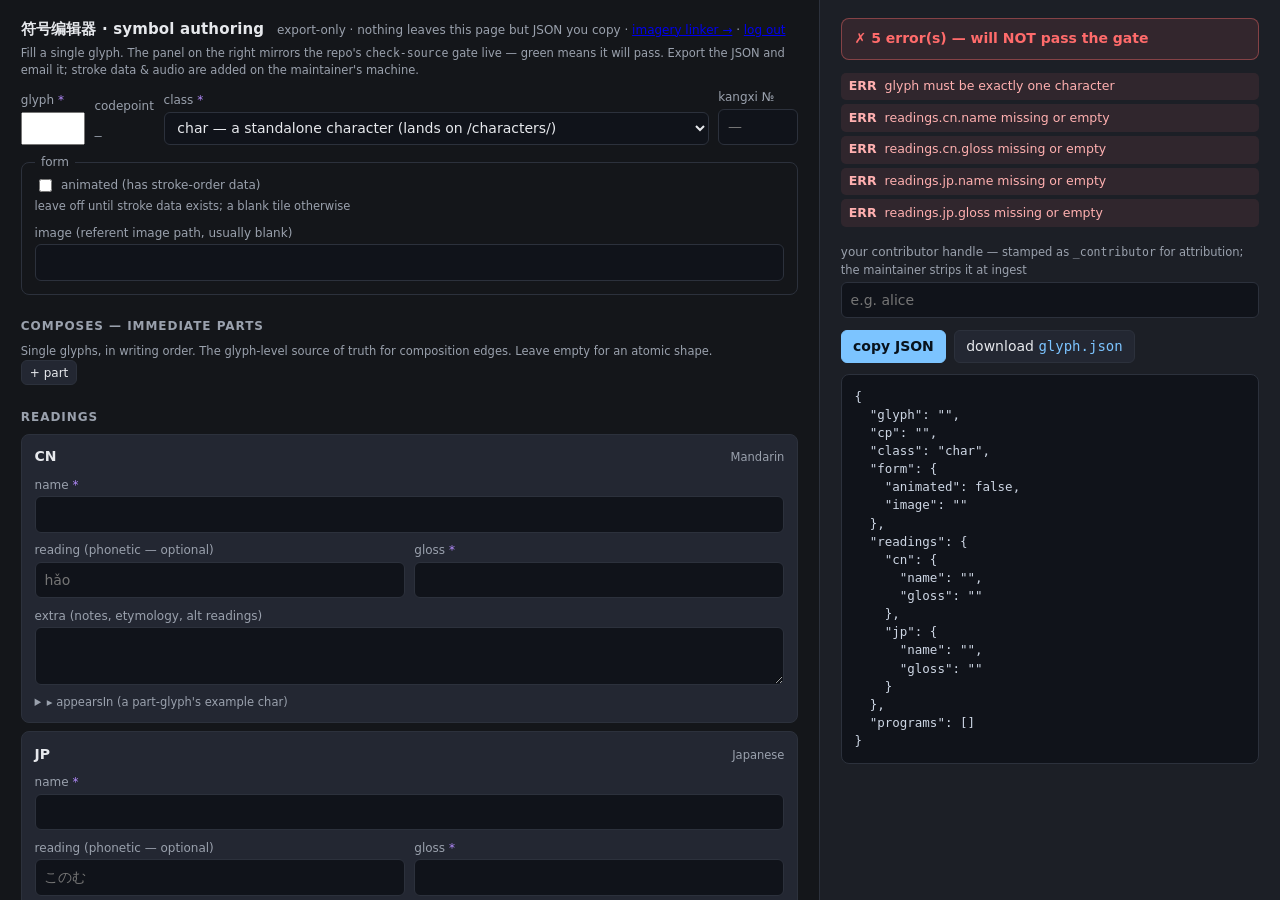
==== author/symbol.html @ 5ef84b35 "author: best-effort log-out button (Basic Auth credential reset) HTTP Basic Auth has no true logout " ====
<!doctype html>
<html lang="en">
<head>
<meta charset="utf-8">
<meta name="viewport" content="width=device-width, initial-scale=1">
<title>lang-pages · symbol authoring</title>
<style>
  :root {
    --bg: #14161a; --panel: #1c1f26; --panel2: #232732; --ink: #e6e8ec;
    --muted: #9aa1ad; --line: #2c313c; --accent: #7cc4ff; --accent2: #b58cff;
    --ok: #55c98a; --warn: #e6b34d; --err: #ff6b6b; --field: #10131a;
  }
  * { box-sizing: border-box; }
  html, body { margin: 0; height: 100%; }
  body {
    background: var(--bg); color: var(--ink); font: 14px/1.5 system-ui, sans-serif;
    display: grid; grid-template-columns: 1fr 460px; height: 100vh; overflow: hidden;
  }
  h1 { font-size: 15px; margin: 0; font-weight: 600; letter-spacing: .01em; }
  h2 { font-size: 12px; text-transform: uppercase; letter-spacing: .08em;
       color: var(--muted); margin: 1.4rem 0 .5rem; font-weight: 600; }
  .col { overflow-y: auto; padding: 1.1rem 1.3rem 4rem; }
  .col.form { border-right: 1px solid var(--line); }
  .col.out { background: var(--panel); }
  header { display: flex; align-items: baseline; gap: .8rem; margin-bottom: .3rem; }
  header .sub { color: var(--muted); font-size: 12px; }

  label { display: block; margin: .55rem 0 .15rem; color: var(--muted); font-size: 12px; }
  label .req { color: var(--accent2); }
  input[type=text], input[type=number], textarea, select {
    width: 100%; background: var(--field); color: var(--ink); border: 1px solid var(--line);
    border-radius: 6px; padding: .42rem .55rem; font: inherit; font-family: inherit;
  }
  textarea { resize: vertical; min-height: 2.2rem; }
  input.glyph { font-size: 20px; text-align: center; width: 4rem; padding: .2rem; }
  .row { display: flex; gap: .6rem; align-items: flex-end; }
  .row > div { flex: 1; }
  .grow0 { flex: 0 0 auto !important; }
  .inline { display: flex; align-items: center; gap: .4rem; }
  .inline input[type=checkbox] { width: auto; }
  .card { background: var(--panel2); border: 1px solid var(--line); border-radius: 8px;
          padding: .7rem .8rem; margin: .5rem 0; }
  .card .card-head { display: flex; justify-content: space-between; align-items: center; }
  fieldset { border: 1px solid var(--line); border-radius: 8px; padding: .3rem .8rem .8rem; margin: .5rem 0; }
  legend { color: var(--muted); font-size: 12px; padding: 0 .4rem; }
  .btn { background: var(--panel2); color: var(--ink); border: 1px solid var(--line);
         border-radius: 6px; padding: .32rem .7rem; cursor: pointer; font: inherit; }
  .btn:hover { border-color: var(--accent); }
  .btn.sm { padding: .16rem .5rem; font-size: 12px; }
  .btn.primary { background: var(--accent); color: #08121c; border-color: var(--accent); font-weight: 600; }
  .btn.ghost { background: transparent; }
  .btn.danger:hover { border-color: var(--err); color: var(--err); }
  .cp { font-family: ui-monospace, monospace; color: var(--muted); font-size: 12px; }
  .hint { color: var(--muted); font-size: 11.5px; margin: .2rem 0 0; }

  /* output column */
  .status { border-radius: 8px; padding: .6rem .8rem; margin-bottom: .8rem; font-weight: 600; }
  .status.ok { background: rgba(85,201,138,.12); color: var(--ok); border: 1px solid rgba(85,201,138,.4); }
  .status.err { background: rgba(255,107,107,.1); color: var(--err); border: 1px solid rgba(255,107,107,.4); }
  ul.msgs { list-style: none; padding: 0; margin: 0 0 1rem; font-size: 12.5px; }
  ul.msgs li { padding: .28rem .5rem; border-radius: 5px; margin-bottom: .25rem; display: flex; gap: .5rem; }
  ul.msgs li.err { background: rgba(255,107,107,.09); color: #ffb0b0; }
  ul.msgs li.warn { background: rgba(230,179,77,.09); color: #f0cf8c; }
  ul.msgs li .tag { flex: 0 0 auto; font-weight: 700; }
  pre.json { background: var(--field); border: 1px solid var(--line); border-radius: 8px;
             padding: .8rem; margin: 0; white-space: pre; overflow-x: auto; font-family: ui-monospace, monospace;
             font-size: 12.5px; line-height: 1.45; color: #cdd6e4; }
  .exportbar { display: flex; gap: .5rem; margin: .7rem 0; position: sticky; top: 0; }
  .filename { font-family: ui-monospace, monospace; color: var(--accent); }
  details.imp { margin-top: 1rem; }
  details.imp summary { cursor: pointer; color: var(--muted); font-size: 12px; }
</style>
</head>
<body>

<div class="col form">
  <header>
    <h1>符号编辑器 · symbol authoring</h1>
    <span class="sub">export-only · nothing leaves this page but JSON you copy · <a href="index.html">imagery linker →</a> · <a href="#" id="logoutBtn" onclick="logout();return false" title="Best-effort: Basic Auth has no true logout — if this doesn't prompt, close the browser or use a private window.">log out</a></span>
  </header>
  <p class="hint">Fill a single glyph. The panel on the right mirrors the repo's
    <code>check-source</code> gate live — green means it will pass. Export the JSON and email it;
    stroke data &amp; audio are added on the maintainer's machine.</p>

  <div class="row">
    <div class="grow0">
      <label>glyph <span class="req">*</span></label>
      <input class="glyph" id="glyph" maxlength="2" autocomplete="off">
    </div>
    <div class="grow0">
      <label>codepoint</label>
      <div class="cp" id="cp" style="padding-top:.6rem">—</div>
    </div>
    <div>
      <label>class <span class="req">*</span></label>
      <select id="class">
        <option value="char">char — a standalone character (lands on /characters/)</option>
        <option value="comp">comp — a building-block component/radical</option>
        <option value="stroke">stroke — a basic stroke primitive</option>
      </select>
    </div>
    <div class="grow0">
      <label>kangxi №</label>
      <input type="number" id="kangxi" min="1" max="214" style="width:5rem" placeholder="—">
    </div>
  </div>

  <fieldset>
    <legend>form</legend>
    <div class="inline"><input type="checkbox" id="animated"><label style="margin:0">animated (has stroke-order data)</label></div>
    <p class="hint" id="animatedHint"></p>
    <label>image (referent image path, usually blank)</label>
    <input type="text" id="image" placeholder="">
  </fieldset>

  <h2>composes — immediate parts</h2>
  <p class="hint">Single glyphs, in writing order. The glyph-level source of truth for
    composition edges. Leave empty for an atomic shape.</p>
  <div id="composes"></div>
  <button class="btn sm" onclick="addCompose()">+ part</button>

  <h2>readings</h2>
  <div id="readingCN" class="card"></div>
  <div id="readingJP" class="card"></div>

  <h2>programs — tier membership</h2>
  <p class="hint">Only the four known tiers are accepted (WaniKani / Pandanese × radical / character-kanji).</p>
  <div id="programs"></div>
  <button class="btn sm" onclick="addProgram()">+ program tier</button>

  <details class="imp">
    <summary>▸ advanced: variants · script (简/繁/新字体)</summary>
    <h2>variants — folded twin shapes</h2>
    <p class="hint">Same-shape, same-referent twins that fold onto this glyph (e.g. ナ→𠂇).</p>
    <div id="variants"></div>
    <button class="btn sm" onclick="addVariant()">+ variant</button>

    <fieldset style="margin-top:1rem">
      <legend>script — cross-form (only when the glyph differs across 简/繁/新字体)</legend>
      <div class="inline"><input type="checkbox" id="scriptOn"><label style="margin:0">this glyph has a distinct 简/繁/新字体 form</label></div>
      <div id="scriptBody" style="display:none">
        <label>keyed — which axis THIS glyph sits on</label>
        <select id="scriptKeyed">
          <option value="simplified">simplified (glyph is the 简 form)</option>
          <option value="traditional">traditional (glyph is the 繁 form)</option>
          <option value="shinjitai">shinjitai (glyph is the 日本新字体 form)</option>
        </select>
        <div class="inline" style="margin-top:.5rem"><input type="checkbox" id="scriptSame"><label style="margin:0">same — the two Han forms coincide (no separate simp/trad)</label></div>
        <div id="scriptForms">
          <label>simplified form(s) — glyph[,when]</label>
          <div id="scriptSimp"></div><button class="btn sm" onclick="addScriptForm('simplified')">+ 简</button>
          <label style="margin-top:.6rem">traditional form(s) — glyph[,when]</label>
          <div id="scriptTrad"></div><button class="btn sm" onclick="addScriptForm('traditional')">+ 繁</button>
        </div>
      </div>
    </fieldset>
  </details>

  <details class="imp">
    <summary>▸ load an existing / in-progress JSON to keep editing</summary>
    <textarea id="importBox" placeholder="paste a symbol JSON blob here" style="min-height:6rem;margin-top:.4rem"></textarea>
    <button class="btn sm" onclick="importJSON()">load into form</button>
    <span id="importMsg" class="hint"></span>
  </details>
</div>

<div class="col out">
  <div class="status" id="status">—</div>
  <ul class="msgs" id="msgs"></ul>
  <label style="margin-top:.2rem">your contributor handle <span class="hint">— stamped as <code>_contributor</code> for attribution; the maintainer strips it at ingest</span></label>
  <input type="text" id="contributor" placeholder="e.g. alice" autocomplete="off">
  <div class="exportbar">
    <button class="btn primary" id="copyBtn" onclick="copyJSON()">copy JSON</button>
    <button class="btn" id="dlBtn" onclick="downloadJSON()">download <span class="filename" id="fname">glyph.json</span></button>
  </div>
  <pre class="json" id="json">{}</pre>
</div>

<script>
// ---- known program tiers (mirrors data/symbols_io.py PROGRAM_TIERS) ----
const TIERS = [
  {source:'wanikani',  role:'radical',   lang:'jp', label:'WaniKani · radical (JP)'},
  {source:'wanikani',  role:'kanji',     lang:'jp', label:'WaniKani · kanji (JP)'},
  {source:'pandanese', role:'radical',   lang:'cn', label:'Pandanese · radical (CN)'},
  {source:'pandanese', role:'character', lang:'cn', label:'Pandanese · character (CN)'},
];
const CLASSES = ['char','comp','stroke'];
const KINDS = ['meaning','mnemonic'];
const glyphLen = s => [...(s||'')].length;         // codepoint-aware (handles 𠆢 surrogate pairs)
const isStr = v => typeof v === 'string' && v.trim() !== '';

// ---- dynamic-row helpers ----
function chip(container, html) {
  const d = document.createElement('div'); d.className='card'; d.innerHTML = html;
  container.appendChild(d); return d;
}
function addCompose(val='') {
  const d = chip($('composes'),
    `<div class="row"><div><input type="text" class="cx" placeholder="part glyph" value="${esc(val)}"></div>
     <button class="btn sm danger grow0" onclick="this.closest('.card').remove();render()">✕</button></div>`);
  wire(d); }
function addVariant(val='') {
  const d = chip($('variants'),
    `<div class="row"><div><input type="text" class="vx" placeholder="variant glyph" value="${esc(val)}"></div>
     <button class="btn sm danger grow0" onclick="this.closest('.card').remove();render()">✕</button></div>`);
  wire(d); }
function addScriptForm(which, glyph='', when='') {
  const host = which==='simplified' ? $('scriptSimp') : $('scriptTrad');
  const d = chip(host,
    `<div class="row"><div class="grow0"><input type="text" class="sf-g" style="width:4rem" value="${esc(glyph)}" placeholder="字"></div>
     <div><input type="text" class="sf-w" value="${esc(when)}" placeholder="when (optional context)"></div>
     <button class="btn sm danger grow0" onclick="this.closest('.card').remove();render()">✕</button></div>`);
  d.dataset.which = which; wire(d); }

function addProgram(p={}) {
  const opts = TIERS.map((t,i)=>`<option value="${i}">${t.label}</option>`).join('');
  const d = chip($('programs'), `
    <div class="card-head"><select class="pg-tier">${opts}</select>
      <button class="btn sm danger" onclick="this.closest('.card').remove();render()">✕ remove</button></div>
    <div class="pg-fields"></div>`);
  const sel = d.querySelector('.pg-tier');
  if (p.source) { const idx = TIERS.findIndex(t=>t.source===p.source&&t.role===p.role); if(idx>=0) sel.value=idx; }
  sel.onchange = () => { renderProgFields(d, {}); render(); };
  renderProgFields(d, p); wire(d);
}
function renderProgFields(card, p) {
  const t = TIERS[+card.querySelector('.pg-tier').value];
  const f = card.querySelector('.pg-fields');
  let html = `
    <label>name <span class="req">*</span> <span class="hint">(the program's label for this glyph)</span></label>
    <input type="text" class="pg-name" value="${esc(p.name||'')}">
    <div class="row"><div class="grow0"><label>level</label><input type="number" class="pg-level" style="width:5rem" value="${p.level??''}"></div>
    <div><label>kind (meaning vs mnemonic)</label><select class="pg-kind">
      <option value="">— none —</option>${KINDS.map(k=>`<option value="${k}" ${p.kind===k?'selected':''}>${k}</option>`).join('')}
    </select></div></div>`;
  if (t.role==='kanji') html += `
    <div class="row"><div><label>on-readings (comma-sep → readings[])</label><input type="text" class="pg-on" value="${esc((p.readings||[]).join(', '))}"></div>
    <div class="grow0 inline" style="padding-bottom:.5rem"><input type="checkbox" class="pg-onflag" ${p.on?'checked':''}><label style="margin:0">on:true</label></div></div>
    <label>kun-readings (comma-sep → kun[])</label><input type="text" class="pg-kun" value="${esc((p.kun||[]).join(', '))}">`;
  if (t.role==='radical') html += `
    <label>icon (referent icon name, optional)</label><input type="text" class="pg-icon" value="${esc(p.icon||'')}">`;
  f.innerHTML = html; wire(card);
}

function readingCard(host, lang, v={}) {
  host.innerHTML = `
    <div class="card-head"><strong>${lang.toUpperCase()}</strong>
      <span class="hint">${lang==='cn'?'Mandarin':'Japanese'}</span></div>
    <label>name <span class="req">*</span></label><input type="text" class="rd-name" value="${esc(v.name||'')}">
    <div class="row"><div><label>reading (phonetic — optional)</label><input type="text" class="rd-reading" value="${esc(v.reading||'')}" placeholder="${lang==='cn'?'hǎo':'このむ'}"></div>
    <div><label>gloss <span class="req">*</span></label><input type="text" class="rd-gloss" value="${esc(v.gloss||'')}"></div></div>
    <label>extra (notes, etymology, alt readings)</label><textarea class="rd-extra">${esc(v.extra||'')}</textarea>
    <details><summary class="hint" style="cursor:pointer">▸ appearsIn (a part-glyph's example char)</summary>
      <div class="row"><div class="grow0"><label>char</label><input type="text" class="ai-char" style="width:4rem" value="${esc(v.appearsIn?.char||'')}"></div>
      <div><label>reading</label><input type="text" class="ai-reading" value="${esc(v.appearsIn?.reading||'')}"></div>
      <div><label>gloss</label><input type="text" class="ai-gloss" value="${esc(v.appearsIn?.gloss||'')}"></div></div>
    </details>`;
  host.dataset.lang = lang; wire(host);
}

// ---- collect form → symbol object (canonical key order) ----
function collect() {
  const glyph = $('glyph').value.trim();
  const o = {};
  const handle = $('contributor').value.trim();
  if (handle) o._contributor = handle;   // provenance; maintainer strips at ingest, not a schema field
  o.glyph = glyph;
  o.cp = glyph ? cpOf(glyph) : '';
  o.class = $('class').value;
  const kx = $('kangxi').value.trim();
  if (kx !== '') o.kangxi = parseInt(kx,10);
  o.form = { animated: $('animated').checked, image: $('image').value };
  const comps = [...document.querySelectorAll('#composes .cx')].map(i=>i.value.trim()).filter(Boolean);
  if (comps.length) o.composes = comps;
  o.readings = { cn: readingOf($('readingCN')), jp: readingOf($('readingJP')) };
  const sc = collectScript(); if (sc) o.script = sc;
  o.programs = [...document.querySelectorAll('#programs .card')].map(progOf);
  const vars = [...document.querySelectorAll('#variants .vx')].map(i=>i.value.trim()).filter(Boolean);
  if (vars.length) o.variants = vars;
  return o;
}
function readingOf(host) {
  const q = s => host.querySelector(s);
  const r = { name: q('.rd-name').value.trim() };
  if (isStr(q('.rd-reading').value)) r.reading = q('.rd-reading').value.trim();
  r.gloss = q('.rd-gloss').value.trim();
  if (isStr(q('.rd-extra').value)) r.extra = q('.rd-extra').value.trim();
  const ai = { char:q('.ai-char').value.trim(), reading:q('.ai-reading').value.trim(), gloss:q('.ai-gloss').value.trim() };
  if (ai.char || ai.reading || ai.gloss) r.appearsIn = ai;
  return r;
}
function progOf(card) {
  const t = TIERS[+card.querySelector('.pg-tier').value];
  const q = s => card.querySelector(s);
  const p = { source:t.source, lang:t.lang, role:t.role, name:q('.pg-name').value.trim() };
  if (t.role==='kanji') {
    const on = q('.pg-on').value.split(',').map(s=>s.trim()).filter(Boolean);
    if (on.length) p.readings = on;
    if (q('.pg-onflag').checked) p.on = true;
    const kun = q('.pg-kun').value.split(',').map(s=>s.trim()).filter(Boolean);
    if (kun.length) p.kun = kun;
  }
  if (t.role==='radical' && isStr(q('.pg-icon')?.value)) p.icon = q('.pg-icon').value.trim();
  if (isStr(q('.pg-kind').value)) p.kind = q('.pg-kind').value;
  const lv = q('.pg-level').value.trim(); if (lv!=='') p.level = parseInt(lv,10);
  return p;
}
function collectScript() {
  if (!$('scriptOn').checked) return null;
  const s = { keyed: $('scriptKeyed').value };
  if ($('scriptSame').checked) { s.same = true; return s; }
  for (const which of ['simplified','traditional']) {
    const host = which==='simplified' ? $('scriptSimp') : $('scriptTrad');
    const forms = [...host.querySelectorAll('.card')].map(c=>{
      const g = c.querySelector('.sf-g').value.trim(), w = c.querySelector('.sf-w').value.trim();
      const e = { glyph:g }; if (w) e.when = w; return e;
    });
    if (forms.length) s[which] = forms;
  }
  return s;
}
function cpOf(g){ return 'U+' + [...g][0].codePointAt(0).toString(16).toUpperCase().padStart(4,'0'); }

// ---- validation: faithful port of check-source.check_symbol ----
function validate(s) {
  const E=[], W=[]; const err=m=>E.push(m), warn=m=>W.push(m);
  if (glyphLen(s.glyph)!==1) err('glyph must be exactly one character');
  if (!CLASSES.includes(s.class)) err(`class ${JSON.stringify(s.class)} not in char/comp/stroke`);
  if (typeof s.form?.animated !== 'boolean') err('form.animated must be a bool');
  else if (s.form.animated) warn('animated:true — a stroke-data file must exist on the maintainer machine (fetch.py / assemble.py); can\'t be verified here');
  if (typeof s.form?.image !== 'string') err('form.image must be a string');
  for (const lang of ['cn','jp']) {
    const v = s.readings?.[lang]; if (!v){ err(`readings.${lang} missing`); continue; }
    if (!isStr(v.name)) err(`readings.${lang}.name missing or empty`);
    if (!isStr(v.gloss)) err(`readings.${lang}.gloss missing or empty`);
    if (v.appearsIn) for (const k of ['char','reading','gloss'])
      if (!isStr(v.appearsIn[k])) err(`readings.${lang}.appearsIn.${k} missing or empty`);
  }
  if (!Array.isArray(s.programs)) err('programs missing or not a list');
  else s.programs.forEach((p,i)=>{
    const t = TIERS.find(t=>t.source===p.source&&t.role===p.role);
    if (!t) { err(`program[${i}] (${p.source},${p.role}) not a known tier`); return; }
    if (!isStr(p.name)) err(`program[${i}] has no name`);
    if (p.lang !== t.lang) err(`program[${i}] lang ${JSON.stringify(p.lang)} != tier lang ${JSON.stringify(t.lang)}`);
    if (p.kind!==undefined && !KINDS.includes(p.kind)) err(`program[${i}] kind ${JSON.stringify(p.kind)} not meaning/mnemonic`);
  });
  if (s.kangxi!==undefined && !(Number.isInteger(s.kangxi) && s.kangxi>=1 && s.kangxi<=214))
    err(`kangxi ${JSON.stringify(s.kangxi)} not an int in 1..214`);
  if (s.variants!==undefined && (!Array.isArray(s.variants) || !s.variants.every(isStr)))
    err('variants must be a list of non-empty glyph strings');
  if (s.composes!==undefined) {
    if (!Array.isArray(s.composes) || !s.composes.every(c=>isStr(c)&&glyphLen(c)===1))
      err('composes must be a list of single-glyph strings');
    else if (s.composes.includes(s.glyph)) err('composes lists the glyph itself (a self-loop)');
  }
  if (s.script) validateScript(s.script, err);
  return {E,W};
}
function validateScript(sc, err) {
  const keyed = sc.keyed ?? 'simplified';
  if (!['simplified','traditional','shinjitai'].includes(keyed)) err(`script.keyed ${JSON.stringify(keyed)} invalid`);
  if (sc.same!==undefined && sc.same!==true) err('script.same must be true when present');
  if (['simplified','traditional'].includes(keyed) && sc[keyed]!==undefined) err(`script.${keyed} restates the keyed glyph — omit it`);
  const named = ['simplified','traditional'].filter(k=>k in sc);
  if (sc.same) {
    if (named.length) err('script.same is exclusive with a named simplified/traditional form');
    if (keyed==='shinjitai') err('script.same needs a Han-keyed glyph, not shinjitai');
  } else if (!named.length) err('script needs same:true or a named simplified/traditional form');
  for (const k of named) {
    const form = sc[k];
    if (!Array.isArray(form) || !form.length) { err(`script.${k} must be a non-empty list`); continue; }
    for (const e of form) {
      if (!e || !isStr(e.glyph) || glyphLen(e.glyph)!==1) err(`script.${k} entry needs a single-char 'glyph'`);
      else if ('when' in e && !isStr(e.when)) err(`script.${k} 'when' must be a non-empty string`);
    }
  }
}

// ---- render loop ----
let LAST = {};
function render() {
  const s = collect(); LAST = s;
  $('cp').textContent = glyphLen(s.glyph)===1 ? s.cp : '—';
  $('fname').textContent = (glyphLen(s.glyph)===1 ? s.glyph : 'glyph') + '.json';
  $('animatedHint').textContent = $('animated').checked
    ? 'note the maintainer must supply shared/hanzi-data/'+(s.glyph||'<glyph>')+'.json (fetch.py or assemble.py)'
    : 'leave off until stroke data exists; a blank tile otherwise';
  $('scriptBody').style.display = $('scriptOn').checked ? 'block' : 'none';
  $('scriptForms').style.display = $('scriptSame').checked ? 'none' : 'block';
  $('json').textContent = JSON.stringify(s, null, 2);
  const {E,W} = validate(s);
  const st = $('status');
  if (E.length) { st.className='status err'; st.textContent = `✗ ${E.length} error(s) — will NOT pass the gate`; }
  else { st.className='status ok'; st.textContent = `✓ passes check-source (${W.length} warning(s))`; }
  $('msgs').innerHTML = [
    ...E.map(m=>`<li class="err"><span class="tag">ERR</span><span>${esc(m)}</span></li>`),
    ...W.map(m=>`<li class="warn"><span class="tag">warn</span><span>${esc(m)}</span></li>`),
  ].join('');
  $('copyBtn').disabled = E.length>0;
}

// ---- export ----
async function copyJSON() {
  try { await navigator.clipboard.writeText(JSON.stringify(LAST,null,2)+'\n');
    flash($('copyBtn'),'copied ✓'); } catch(e){ alert('clipboard blocked — select the JSON manually'); }
}
function downloadJSON() {
  const name = (glyphLen(LAST.glyph)===1?LAST.glyph:'symbol')+'.json';
  const blob = new Blob([JSON.stringify(LAST,null,2)+'\n'], {type:'application/json'});
  const a = document.createElement('a'); a.href = URL.createObjectURL(blob); a.download = name;
  document.body.appendChild(a); a.click(); a.remove();
}
function flash(btn,txt){ const o=btn.textContent; btn.textContent=txt; setTimeout(()=>btn.textContent=o,1200); }

// ---- import an existing blob back into the form ----
function importJSON() {
  let s; try { s = JSON.parse($('importBox').value); } catch(e){ $('importMsg').textContent='✗ not valid JSON'; return; }
  loadInto(s); $('importMsg').textContent='✓ loaded'; render();
}
function loadInto(s) {
  if (s._contributor) $('contributor').value = s._contributor;
  $('glyph').value = s.glyph||''; $('class').value = s.class||'char';
  $('kangxi').value = s.kangxi??''; $('animated').checked = !!s.form?.animated; $('image').value = s.form?.image||'';
  $('composes').innerHTML=''; (s.composes||[]).forEach(addCompose);
  readingCard($('readingCN'),'cn',s.readings?.cn||{}); readingCard($('readingJP'),'jp',s.readings?.jp||{});
  $('programs').innerHTML=''; (s.programs||[]).forEach(addProgram);
  $('variants').innerHTML=''; (s.variants||[]).forEach(addVariant);
  $('scriptOn').checked = !!s.script;
  if (s.script) {
    $('scriptKeyed').value = s.script.keyed||'simplified'; $('scriptSame').checked = !!s.script.same;
    $('scriptSimp').innerHTML=''; $('scriptTrad').innerHTML='';
    (s.script.simplified||[]).forEach(e=>addScriptForm('simplified',e.glyph,e.when||''));
    (s.script.traditional||[]).forEach(e=>addScriptForm('traditional',e.glyph,e.when||''));
  }
}

// ---- glue ----
function $(id){ return document.getElementById(id); }
function esc(s){ return String(s??'').replace(/[&<>"]/g,c=>({'&':'&amp;','<':'&lt;','>':'&gt;','"':'&quot;'}[c])); }
function wire(root){ (root||document).querySelectorAll('input,select,textarea').forEach(el=>{
  if (!el._wired){ el._wired=true; el.addEventListener('input',render); el.addEventListener('change',render); }
}); }

// Best-effort Basic Auth logout (see index.html for the why). No true HTTP Basic
// logout exists; overwrite the cached credential with a bad one, then reload to force
// nginx to re-prompt. Fallback (link title): close the browser / use a private window.
async function logout() {
  try {
    await fetch(location.href, {
      headers: { Authorization: 'Basic ' + btoa('logout:' + Date.now()) },
      cache: 'no-store',
    });
  } catch (e) { /* the 401 is expected; ignore */ }
  location.replace(location.pathname + '?_=' + Date.now());   // reload → re-auth prompt
}

// init — the handle is a per-contributor constant across many glyphs, so persist it
// locally (client-only, no secret) rather than retyping it each export.
readingCard($('readingCN'),'cn'); readingCard($('readingJP'),'jp');
$('contributor').value = localStorage.getItem('lp_contributor') || '';
$('contributor').addEventListener('input', () => localStorage.setItem('lp_contributor', $('contributor').value.trim()));
wire(document);
$('scriptOn').addEventListener('change',render); $('scriptSame').addEventListener('change',render);
render();
</script>
</body>
</html>
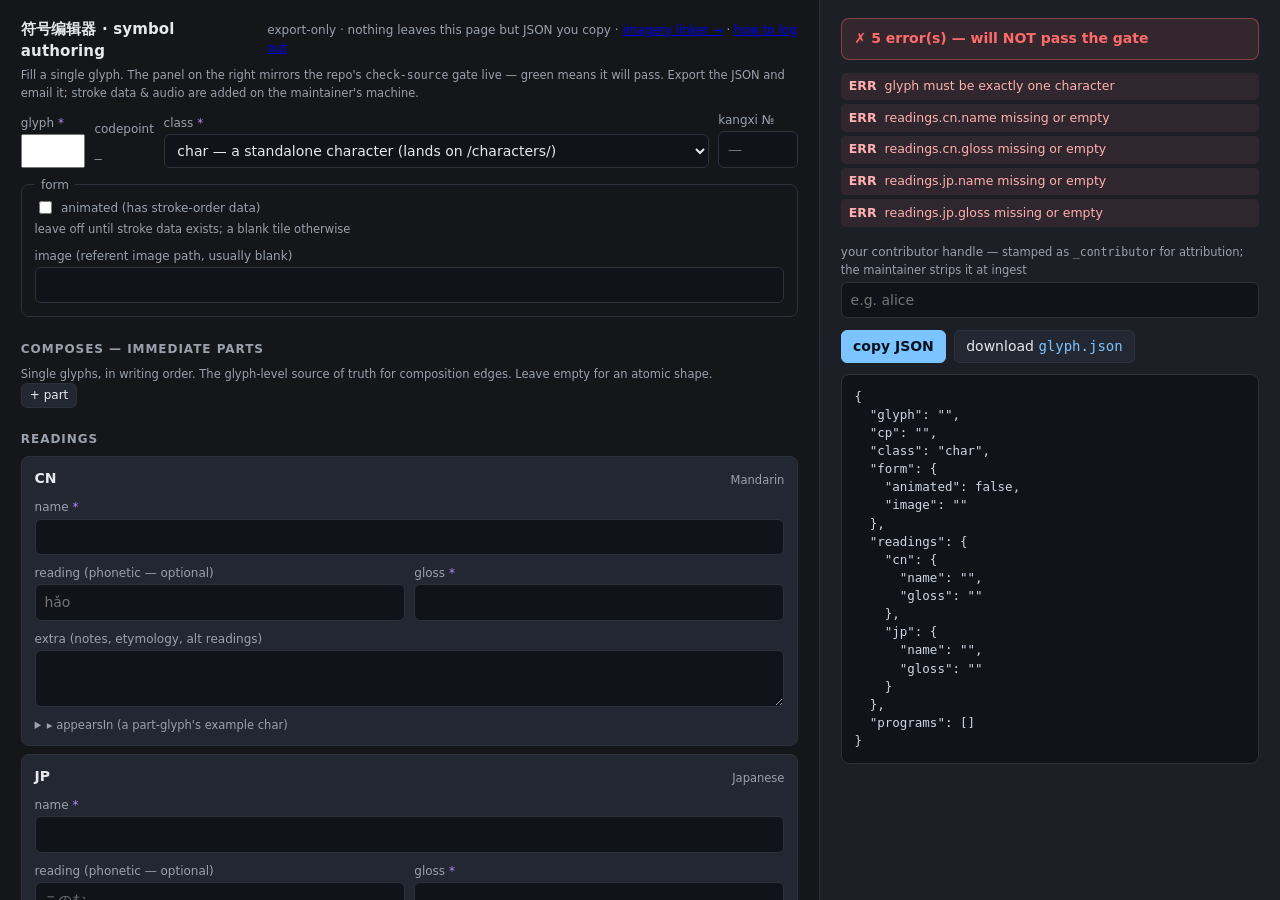
==== commit 6f9260f9: "author: replace harmful fetch-logout with an honest how-to The fetch-with-bad-credential logout tric" ====
--- a/author/symbol.html
+++ b/author/symbol.html
@@ -76,7 +76,7 @@
 <div class="col form">
   <header>
     <h1>符号编辑器 · symbol authoring</h1>
-    <span class="sub">export-only · nothing leaves this page but JSON you copy · <a href="index.html">imagery linker →</a> · <a href="#" id="logoutBtn" onclick="logout();return false" title="Best-effort: Basic Auth has no true logout — if this doesn't prompt, close the browser or use a private window.">log out</a></span>
+    <span class="sub">export-only · nothing leaves this page but JSON you copy · <a href="index.html">imagery linker →</a> · <a href="#" id="logoutBtn" onclick="logout();return false" title="How to log out — Basic Auth logins can't be cleared from inside the page.">how to log out</a></span>
   </header>
   <p class="hint">Fill a single glyph. The panel on the right mirrors the repo's
     <code>check-source</code> gate live — green means it will pass. Export the JSON and email it;
@@ -441,17 +441,16 @@
   if (!el._wired){ el._wired=true; el.addEventListener('input',render); el.addEventListener('change',render); }
 }); }
 
-// Best-effort Basic Auth logout (see index.html for the why). No true HTTP Basic
-// logout exists; overwrite the cached credential with a bad one, then reload to force
-// nginx to re-prompt. Fallback (link title): close the browser / use a private window.
-async function logout() {
-  try {
-    await fetch(location.href, {
-      headers: { Authorization: 'Basic ' + btoa('logout:' + Date.now()) },
-      cache: 'no-store',
-    });
-  } catch (e) { /* the 401 is expected; ignore */ }
-  location.replace(location.pathname + '?_=' + Date.now());   // reload → re-auth prompt
+// HTTP Basic Auth has no in-page logout (see index.html for the why): the browser
+// caches your login for the whole origin until every window is closed, and JS cannot
+// clear it — the old fetch trick poisons the cache and can lock you out, so it's gone.
+function logout() {
+  alert(
+    'To log out of the author area:\n\n' +
+    '• Close ALL browser windows (not just this tab), then reopen — you’ll be asked to log in again.\n\n' +
+    '• Or open the page in a private / incognito window to work as a different user without logging out here.\n\n' +
+    '(Basic Auth logins can’t be cleared from inside the page.)'
+  );
 }
 
 // init — the handle is a per-contributor constant across many glyphs, so persist it
